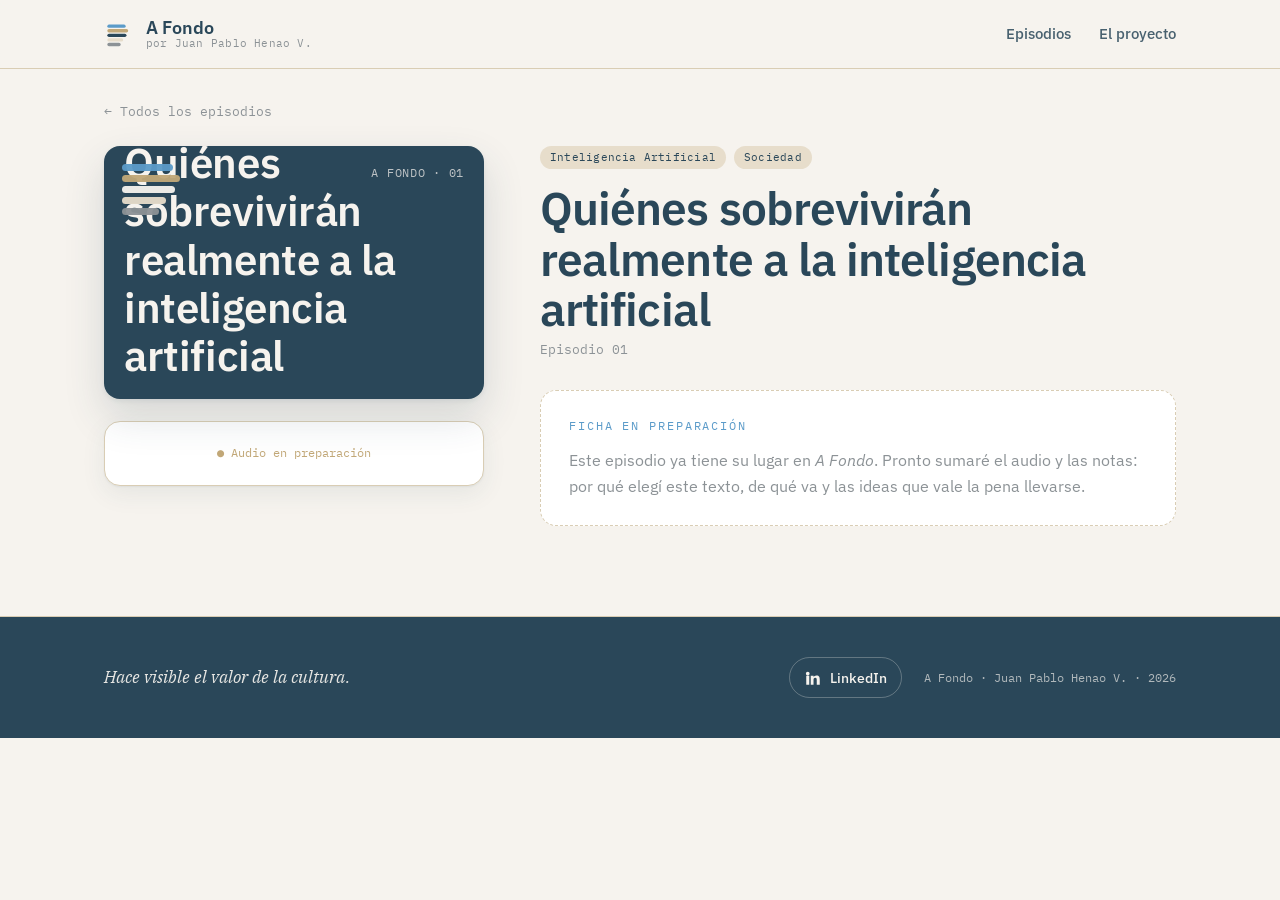
==== episodio.html @ 8c8c8189 "Prototipo web A Fondo (fase 1) 23 fichas desde MiPodcast en preparacion; filtro por tematica + busca" ====
<!doctype html>
<html lang="es">
<head>
  <meta charset="utf-8" />
  <meta name="viewport" content="width=device-width, initial-scale=1" />
  <title>Episodio — A Fondo</title>
  <meta property="og:type" content="website" />
  <meta property="og:title" content="A Fondo — un podcast sobre las ideas que me mueven" />
  <meta property="og:description" content="Conversaciones creadas con IA a partir de las lecturas, ensayos y textos que me interesan. Por Juan Pablo Henao V." />
  <meta property="og:image" content="assets/og.png" />
  <meta name="twitter:card" content="summary_large_image" />
  <link rel="icon" href="assets/favicon.svg" type="image/svg+xml" />
  <link rel="preconnect" href="https://fonts.googleapis.com" />
  <link rel="preconnect" href="https://fonts.gstatic.com" crossorigin />
  <link href="https://fonts.googleapis.com/css2?family=IBM+Plex+Mono:wght@400;500&family=IBM+Plex+Sans:wght@400;500;600;700&family=IBM+Plex+Serif:ital@0;1&display=swap" rel="stylesheet" />
  <link rel="stylesheet" href="assets/estilo.css" />
</head>
<body data-pagina="ficha">
  <header class="cabecera">
    <div class="envoltura cabecera__inner">
      <a class="marca" href="index.html" aria-label="A Fondo — inicio">
        <svg class="marca__logo" viewBox="0 0 72 64" role="img" aria-hidden="true">
          <rect x="8" y="8"  width="44" height="8" rx="4" fill="#5B9BC9"/>
          <rect x="8" y="19" width="50" height="8" rx="4" fill="#C2A878"/>
          <rect x="8" y="30" width="46" height="8" rx="4" fill="#2A4759"/>
          <rect x="8" y="41" width="38" height="8" rx="4" fill="#E7DDCB"/>
          <rect x="8" y="52" width="32" height="8" rx="4" fill="#8C9296"/>
        </svg>
        <span class="marca__txt">
          <span class="marca__nombre">A Fondo</span>
          <span class="marca__sub">por Juan Pablo Henao V.</span>
        </span>
      </a>
      <nav class="nav">
        <a href="index.html#episodios">Episodios</a>
        <a href="index.html#proyecto">El proyecto</a>
      </nav>
    </div>
  </header>

  <main class="envoltura">
    <a class="volver" href="index.html">← Todos los episodios</a>
    <article class="ficha" id="ficha"></article>
  </main>

  <footer class="pie">
    <div class="envoltura pie__inner">
      <span class="pie__lema">Hace visible el valor de la cultura.</span>
      <div class="pie__derecha">
        <a class="pie__linkedin" href="https://co.linkedin.com/in/juan-pablo-henao-vallejo" target="_blank" rel="noopener">
          <svg viewBox="0 0 24 24" fill="currentColor" aria-hidden="true"><path d="M4.98 3.5a2.5 2.5 0 1 1 0 5 2.5 2.5 0 0 1 0-5zM3 9h4v12H3zM9 9h3.8v1.7h.05c.53-1 1.83-2.05 3.77-2.05C20.5 8.65 21 11 21 14.2V21h-4v-6c0-1.43-.03-3.27-2-3.27-2 0-2.3 1.56-2.3 3.17V21H9z"/></svg>
          LinkedIn
        </a>
        <span class="pie__meta">A Fondo · Juan Pablo Henao V. · 2026</span>
      </div>
    </div>
  </footer>

  <script src="assets/app.js"></script>
</body>
</html>
---- assets/estilo.css ----
/* ============================================================
   A Fondo — hoja de estilo
   Sistema de marca "cielo y tierra" de Juan Pablo Henao V.
   ============================================================ */

:root {
  --azul-cielo: #5B9BC9;
  --azul-noche: #2A4759;
  --camel:      #C2A878;
  --arena:      #E7DDCB;
  --arena-filo: #D9CDB4;
  --gris-piedra:#8C9296;
  --hueso:      #F6F3EE;
  --grafito:    #33383D;

  --sans: "IBM Plex Sans", "Segoe UI", system-ui, sans-serif;
  --mono: "IBM Plex Mono", ui-monospace, monospace;
  --serif:"IBM Plex Serif", Georgia, serif;

  --ancho: 1120px;
  --radio: 16px;
  --sombra: 0 1px 2px rgba(42,71,89,.06), 0 8px 24px rgba(42,71,89,.08);
  --sombra-alta: 0 2px 4px rgba(42,71,89,.08), 0 18px 40px rgba(42,71,89,.16);
}

* { box-sizing: border-box; }
html { scroll-behavior: smooth; }

body {
  margin: 0;
  font-family: var(--sans);
  color: var(--grafito);
  background: var(--hueso);
  line-height: 1.6;
  -webkit-font-smoothing: antialiased;
  text-rendering: optimizeLegibility;
}

a { color: inherit; text-decoration: none; }
.envoltura { width: 100%; max-width: var(--ancho); margin: 0 auto; padding: 0 24px; }

/* ---------- Header ---------- */
.cabecera {
  position: sticky; top: 0; z-index: 20;
  background: rgba(246,243,238,.82);
  backdrop-filter: saturate(140%) blur(10px);
  border-bottom: 1px solid var(--arena-filo);
}
.cabecera__inner { display: flex; align-items: center; justify-content: space-between; height: 68px; }
.marca { display: flex; align-items: center; gap: 12px; }
.marca__logo { display: block; width: 30px; height: 27px; flex: none; }
.marca__txt { display: flex; flex-direction: column; line-height: 1.1; }
.marca__nombre { font-weight: 600; font-size: 1.12rem; color: var(--azul-noche); letter-spacing: .01em; }
.marca__sub { font-family: var(--mono); font-size: .66rem; color: var(--gris-piedra); letter-spacing: .02em; }
.nav { display: flex; gap: 28px; align-items: center; }
.nav a { font-size: .92rem; color: var(--azul-noche); font-weight: 500; opacity: .85; transition: opacity .15s; }
.nav a:hover { opacity: 1; }

/* ---------- Hero ---------- */
.hero { padding: 84px 0 48px; text-align: center; }
.hero__kicker { font-family: var(--mono); font-size: .8rem; letter-spacing: .18em; text-transform: uppercase; color: var(--azul-cielo); margin: 0 0 20px; }
.hero__titulo { font-size: clamp(2.8rem, 7vw, 5rem); font-weight: 600; color: var(--azul-noche); margin: 0 0 22px; letter-spacing: -.02em; line-height: 1.02; }
.hero__lema { font-family: var(--serif); font-style: italic; font-size: clamp(1.15rem, 2.4vw, 1.5rem); color: var(--grafito); max-width: 640px; margin: 0 auto; }
.hero__firma { font-size: .9rem; color: var(--gris-piedra); margin-top: 26px; }

/* ---------- Controles: buscador + chips ---------- */
.controles { margin-bottom: 30px; }
.buscador { position: relative; max-width: 460px; margin: 0 auto 22px; }
.buscador svg { position: absolute; left: 16px; top: 50%; transform: translateY(-50%); width: 18px; height: 18px; color: var(--gris-piedra); }
.buscador input {
  width: 100%; font-family: var(--sans); font-size: .98rem; color: var(--grafito);
  padding: 13px 16px 13px 46px; border: 1px solid var(--arena-filo); border-radius: 999px;
  background: #fff; box-shadow: var(--sombra); transition: border-color .15s, box-shadow .15s;
}
.buscador input::placeholder { color: var(--gris-piedra); }
.buscador input:focus { outline: none; border-color: var(--azul-cielo); box-shadow: 0 0 0 3px rgba(91,155,201,.18); }

.chips { display: flex; flex-wrap: wrap; gap: 10px; justify-content: center; }
.chip {
  font-family: var(--sans); font-size: .85rem; font-weight: 500; color: var(--azul-noche);
  background: #fff; border: 1px solid var(--arena-filo); border-radius: 999px;
  padding: 7px 14px; cursor: pointer; display: inline-flex; align-items: center; gap: 7px;
  transition: background .15s, color .15s, border-color .15s, transform .1s;
}
.chip:hover { border-color: var(--azul-cielo); }
.chip:active { transform: scale(.97); }
.chip--activo { background: var(--azul-noche); color: var(--hueso); border-color: var(--azul-noche); }
.chip__n { font-family: var(--mono); font-size: .72rem; opacity: .6; }
.chip--activo .chip__n { opacity: .8; }

/* ---------- Sección + rejilla ---------- */
.seccion-titulo { display: flex; align-items: baseline; gap: 14px; margin: 8px 0 26px; padding-bottom: 14px; border-bottom: 1px solid var(--arena-filo); }
.seccion-titulo h2 { font-size: 1.05rem; font-weight: 600; color: var(--azul-noche); margin: 0; }
.seccion-titulo span { font-family: var(--mono); font-size: .78rem; color: var(--gris-piedra); }

.rejilla { display: grid; gap: 28px; grid-template-columns: repeat(auto-fill, minmax(290px, 1fr)); padding-bottom: 80px; }

.tarjeta { background: #fff; border: 1px solid var(--arena-filo); border-radius: var(--radio); overflow: hidden; box-shadow: var(--sombra); transition: transform .18s ease, box-shadow .18s ease; display: flex; flex-direction: column; }
.tarjeta:hover { transform: translateY(-4px); box-shadow: var(--sombra-alta); }
.tarjeta__cuerpo { padding: 16px 18px 18px; display: flex; flex-direction: column; gap: 12px; flex: 1; }
.tarjeta__tags { display: flex; gap: 8px; flex-wrap: wrap; }
.pildora { font-family: var(--mono); font-size: .68rem; letter-spacing: .02em; color: var(--azul-noche); background: var(--arena); border-radius: 999px; padding: 3px 10px; }
.tarjeta__pie { margin-top: auto; padding-top: 4px; display: flex; align-items: center; justify-content: space-between; font-family: var(--mono); font-size: .74rem; color: var(--gris-piedra); }
.tarjeta__play { display: inline-flex; align-items: center; gap: 7px; color: var(--azul-cielo); font-weight: 500; font-family: var(--sans); font-size: .82rem; }
.tarjeta__play svg { width: 22px; height: 22px; }
.estado-prep { display: inline-flex; align-items: center; gap: 6px; font-family: var(--mono); font-size: .74rem; color: var(--camel); }

.sin-resultados { grid-column: 1 / -1; text-align: center; color: var(--gris-piedra); padding: 60px 0; }
.enlace-limpiar { background: none; border: none; color: var(--azul-cielo); font: inherit; cursor: pointer; text-decoration: underline; }

/* ---------- Portada generada (estratos) ---------- */
.portada { position: relative; aspect-ratio: 3 / 2; overflow: hidden; display: flex; flex-direction: column; justify-content: flex-end; padding: 20px; color: var(--hueso); }
.portada[data-bg="noche"]   { background: var(--azul-noche); }
.portada[data-bg="grafito"] { background: var(--grafito); }
.portada[data-bg="cielo"]   { background: #3E6E92; }
.portada__estratos { position: absolute; top: 18px; left: 18px; display: flex; flex-direction: column; gap: 4px; opacity: .95; }
.portada__estratos i { display: block; height: 7px; border-radius: 999px; }
.portada__num { position: absolute; top: 18px; right: 20px; font-family: var(--mono); font-size: .74rem; letter-spacing: .06em; color: rgba(246,243,238,.72); }
.portada__titulo { font-size: 1.4rem; font-weight: 600; line-height: 1.16; margin: 0; letter-spacing: -.01em; }
.portada--grande .portada__titulo { font-size: clamp(1.8rem, 3.4vw, 2.6rem); }
.portada--grande { border-radius: var(--radio); box-shadow: var(--sombra-alta); }

/* ---------- Ficha de episodio ---------- */
.volver { display: inline-flex; align-items: center; gap: 8px; font-family: var(--mono); font-size: .82rem; color: var(--gris-piedra); margin: 32px 0 24px; }
.volver:hover { color: var(--azul-noche); }
.ficha { display: grid; grid-template-columns: 380px 1fr; gap: 56px; padding-bottom: 90px; align-items: start; }
.ficha__col-izq { position: sticky; top: 96px; }
.ficha__tags { display: flex; gap: 8px; flex-wrap: wrap; }
.ficha__titulo { font-size: clamp(2rem, 4vw, 2.9rem); font-weight: 600; color: var(--azul-noche); margin: 14px 0 6px; line-height: 1.08; letter-spacing: -.02em; }
.ficha__meta { font-family: var(--mono); font-size: .8rem; color: var(--gris-piedra); margin: 0 0 30px; }

.bloque { margin-bottom: 36px; }
.bloque__rotulo { font-family: var(--mono); font-size: .74rem; letter-spacing: .16em; text-transform: uppercase; color: var(--azul-cielo); margin: 0 0 12px; }
.bloque__texto { font-size: 1.08rem; color: var(--grafito); margin: 0; }
.bloque--porque .bloque__texto { font-family: var(--serif); font-size: 1.24rem; line-height: 1.6; color: var(--azul-noche); border-left: 3px solid var(--camel); padding-left: 20px; }
.ideas { list-style: none; padding: 0; margin: 0; display: grid; gap: 12px; }
.ideas li { position: relative; padding-left: 30px; font-size: 1.05rem; }
.ideas li::before { content: ""; position: absolute; left: 0; top: .62em; width: 16px; height: 3px; border-radius: 999px; background: var(--azul-cielo); }

.aviso-prep { background: #fff; border: 1px dashed var(--arena-filo); border-radius: var(--radio); padding: 26px 28px; color: var(--grafito); }
.aviso-prep p:last-child { margin: 0; color: var(--gris-piedra); }

/* ---------- Reproductor ---------- */
.player { background: #fff; border: 1px solid var(--arena-filo); border-radius: var(--radio); padding: 18px 20px; margin-top: 22px; box-shadow: var(--sombra); display: flex; align-items: center; gap: 16px; }
.player--prep { justify-content: center; padding: 22px; }
.player__btn { flex: none; width: 54px; height: 54px; border-radius: 50%; border: none; cursor: pointer; background: var(--azul-cielo); color: var(--hueso); display: grid; place-items: center; transition: background .15s, transform .1s; }
.player__btn:hover { background: #4E8ABA; }
.player__btn:active { transform: scale(.96); }
.player__btn svg { width: 24px; height: 24px; }
.player__cuerpo { flex: 1; min-width: 0; }
.player__barra { height: 6px; background: var(--arena); border-radius: 999px; overflow: hidden; cursor: pointer; }
.player__progreso { height: 100%; width: 0%; background: var(--azul-cielo); border-radius: 999px; }
.player__tiempos { display: flex; justify-content: space-between; font-family: var(--mono); font-size: .74rem; color: var(--gris-piedra); margin-top: 8px; }

/* ---------- Footer ---------- */
.pie { border-top: 1px solid var(--arena-filo); background: var(--azul-noche); color: var(--hueso); padding: 40px 0; }
.pie__inner { display: flex; align-items: center; justify-content: space-between; gap: 20px; flex-wrap: wrap; }
.pie__lema { font-family: var(--serif); font-style: italic; font-size: 1.05rem; opacity: .92; }
.pie__derecha { display: flex; align-items: center; gap: 22px; flex-wrap: wrap; }
.pie__linkedin { display: inline-flex; align-items: center; gap: 8px; font-size: .9rem; font-weight: 500; color: var(--hueso); padding: 8px 14px; border: 1px solid rgba(246,243,238,.28); border-radius: 999px; transition: background .15s, border-color .15s; }
.pie__linkedin:hover { background: rgba(246,243,238,.12); border-color: rgba(246,243,238,.5); }
.pie__linkedin svg { width: 18px; height: 18px; }
.pie__meta { font-family: var(--mono); font-size: .76rem; opacity: .66; }

/* ---------- Responsive ---------- */
@media (max-width: 800px) {
  .ficha { grid-template-columns: 1fr; gap: 32px; }
  .ficha__col-izq { position: static; }
  .nav { display: none; }
  .hero { padding: 60px 0 36px; }
  .pie__inner { flex-direction: column; align-items: flex-start; }
}
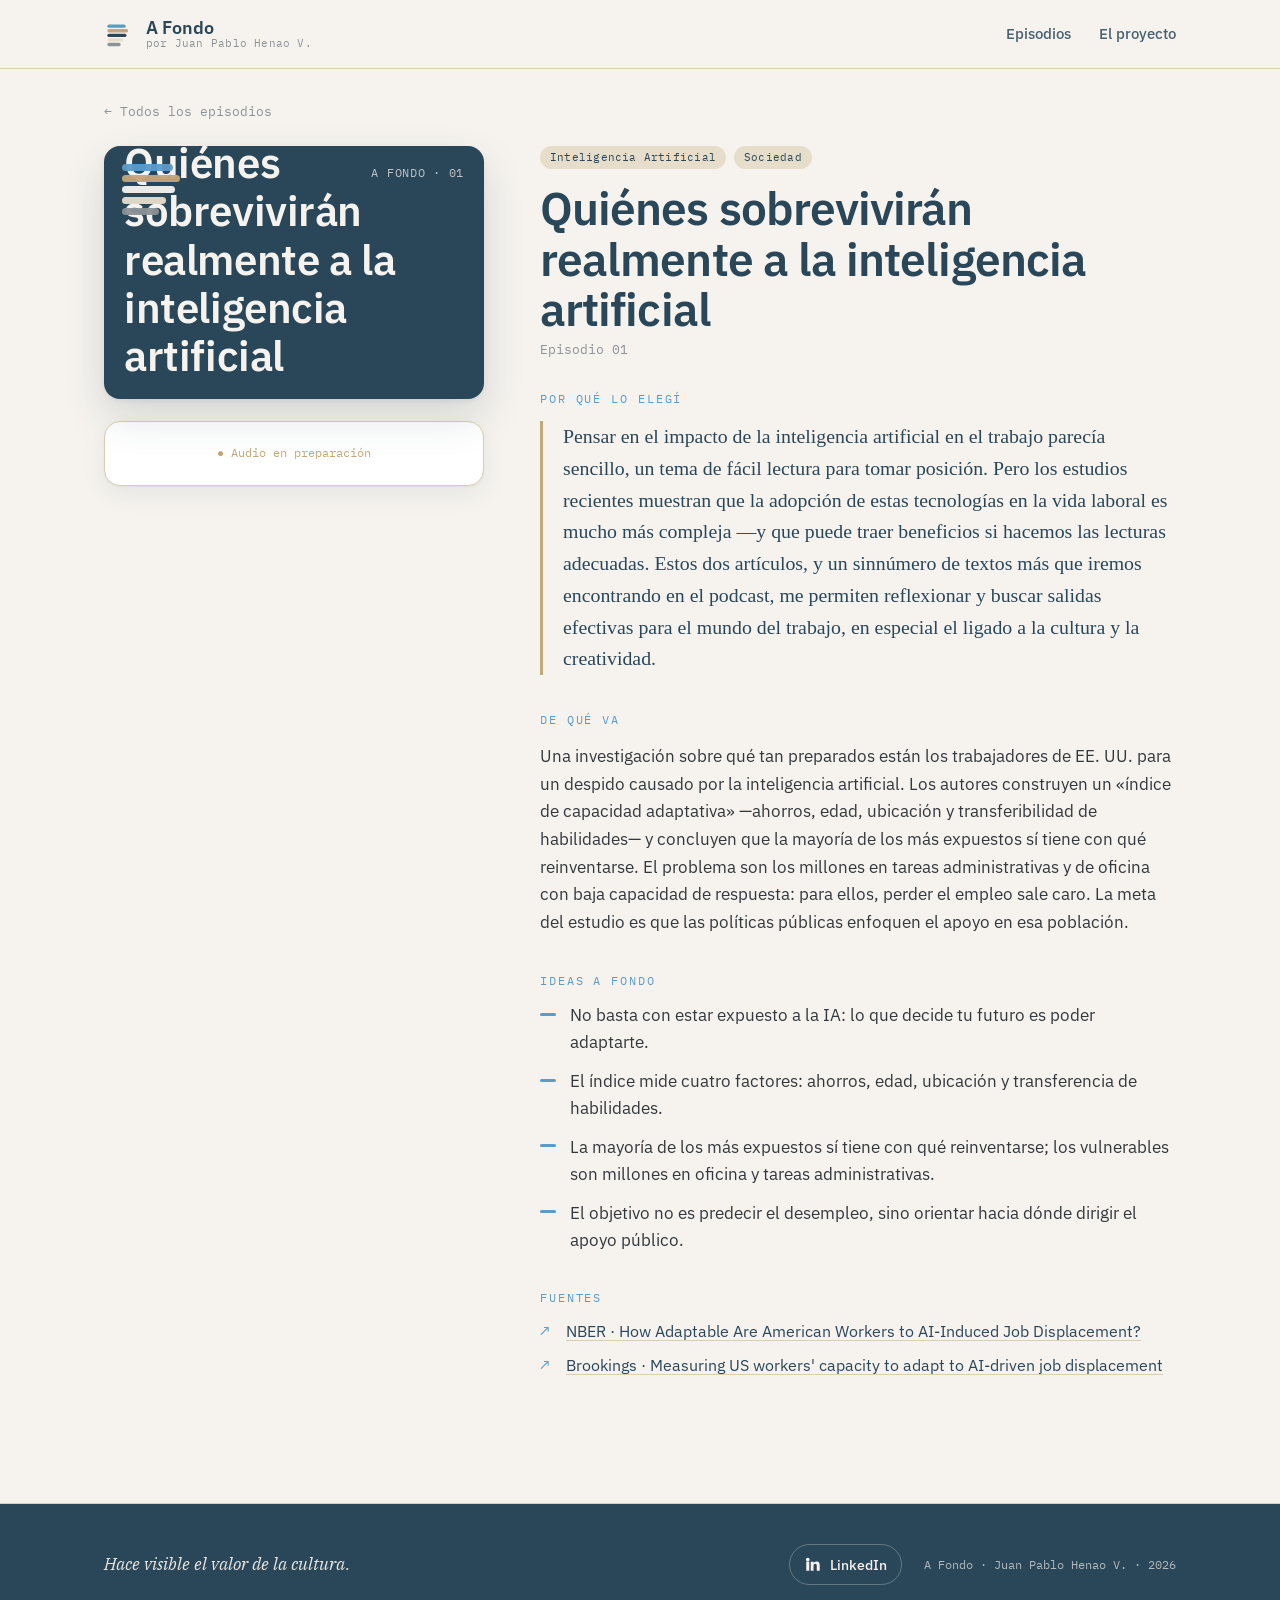
==== commit f7f3fdcc: "Ficha 01 completa (por que + fuentes) + bloque Fuentes en el diseno + cache-busting de assets/JSON C" ====
--- a/episodio.html
+++ b/episodio.html
@@ -7,13 +7,13 @@
   <meta property="og:type" content="website" />
   <meta property="og:title" content="A Fondo — un podcast sobre las ideas que me mueven" />
   <meta property="og:description" content="Conversaciones creadas con IA a partir de las lecturas, ensayos y textos que me interesan. Por Juan Pablo Henao V." />
-  <meta property="og:image" content="assets/og.png" />
+  <meta property="og:image" content="https://pabloenao-ux.github.io/a-fondo/assets/og.png" />
   <meta name="twitter:card" content="summary_large_image" />
   <link rel="icon" href="assets/favicon.svg" type="image/svg+xml" />
   <link rel="preconnect" href="https://fonts.googleapis.com" />
   <link rel="preconnect" href="https://fonts.gstatic.com" crossorigin />
   <link href="https://fonts.googleapis.com/css2?family=IBM+Plex+Mono:wght@400;500&family=IBM+Plex+Sans:wght@400;500;600;700&family=IBM+Plex+Serif:ital@0;1&display=swap" rel="stylesheet" />
-  <link rel="stylesheet" href="assets/estilo.css" />
+  <link rel="stylesheet" href="assets/estilo.css?v=2" />
 </head>
 <body data-pagina="ficha">
   <header class="cabecera">
@@ -56,6 +56,6 @@
     </div>
   </footer>
 
-  <script src="assets/app.js"></script>
+  <script src="assets/app.js?v=2"></script>
 </body>
 </html>
--- a/assets/estilo.css
+++ b/assets/estilo.css
@@ -137,6 +137,12 @@
 .ideas li { position: relative; padding-left: 30px; font-size: 1.05rem; }
 .ideas li::before { content: ""; position: absolute; left: 0; top: .62em; width: 16px; height: 3px; border-radius: 999px; background: var(--azul-cielo); }
 
+.fuentes { list-style: none; padding: 0; margin: 0; display: grid; gap: 11px; }
+.fuentes li { position: relative; padding-left: 26px; font-size: .98rem; line-height: 1.45; }
+.fuentes li::before { content: "\2197"; position: absolute; left: 0; top: 0; color: var(--azul-cielo); font-family: var(--mono); }
+.fuentes a { color: var(--azul-noche); text-decoration: underline; text-decoration-color: var(--arena-filo); text-underline-offset: 3px; transition: color .15s, text-decoration-color .15s; word-break: break-word; }
+.fuentes a:hover { color: var(--azul-cielo); text-decoration-color: var(--azul-cielo); }
+
 .aviso-prep { background: #fff; border: 1px dashed var(--arena-filo); border-radius: var(--radio); padding: 26px 28px; color: var(--grafito); }
 .aviso-prep p:last-child { margin: 0; color: var(--gris-piedra); }
 
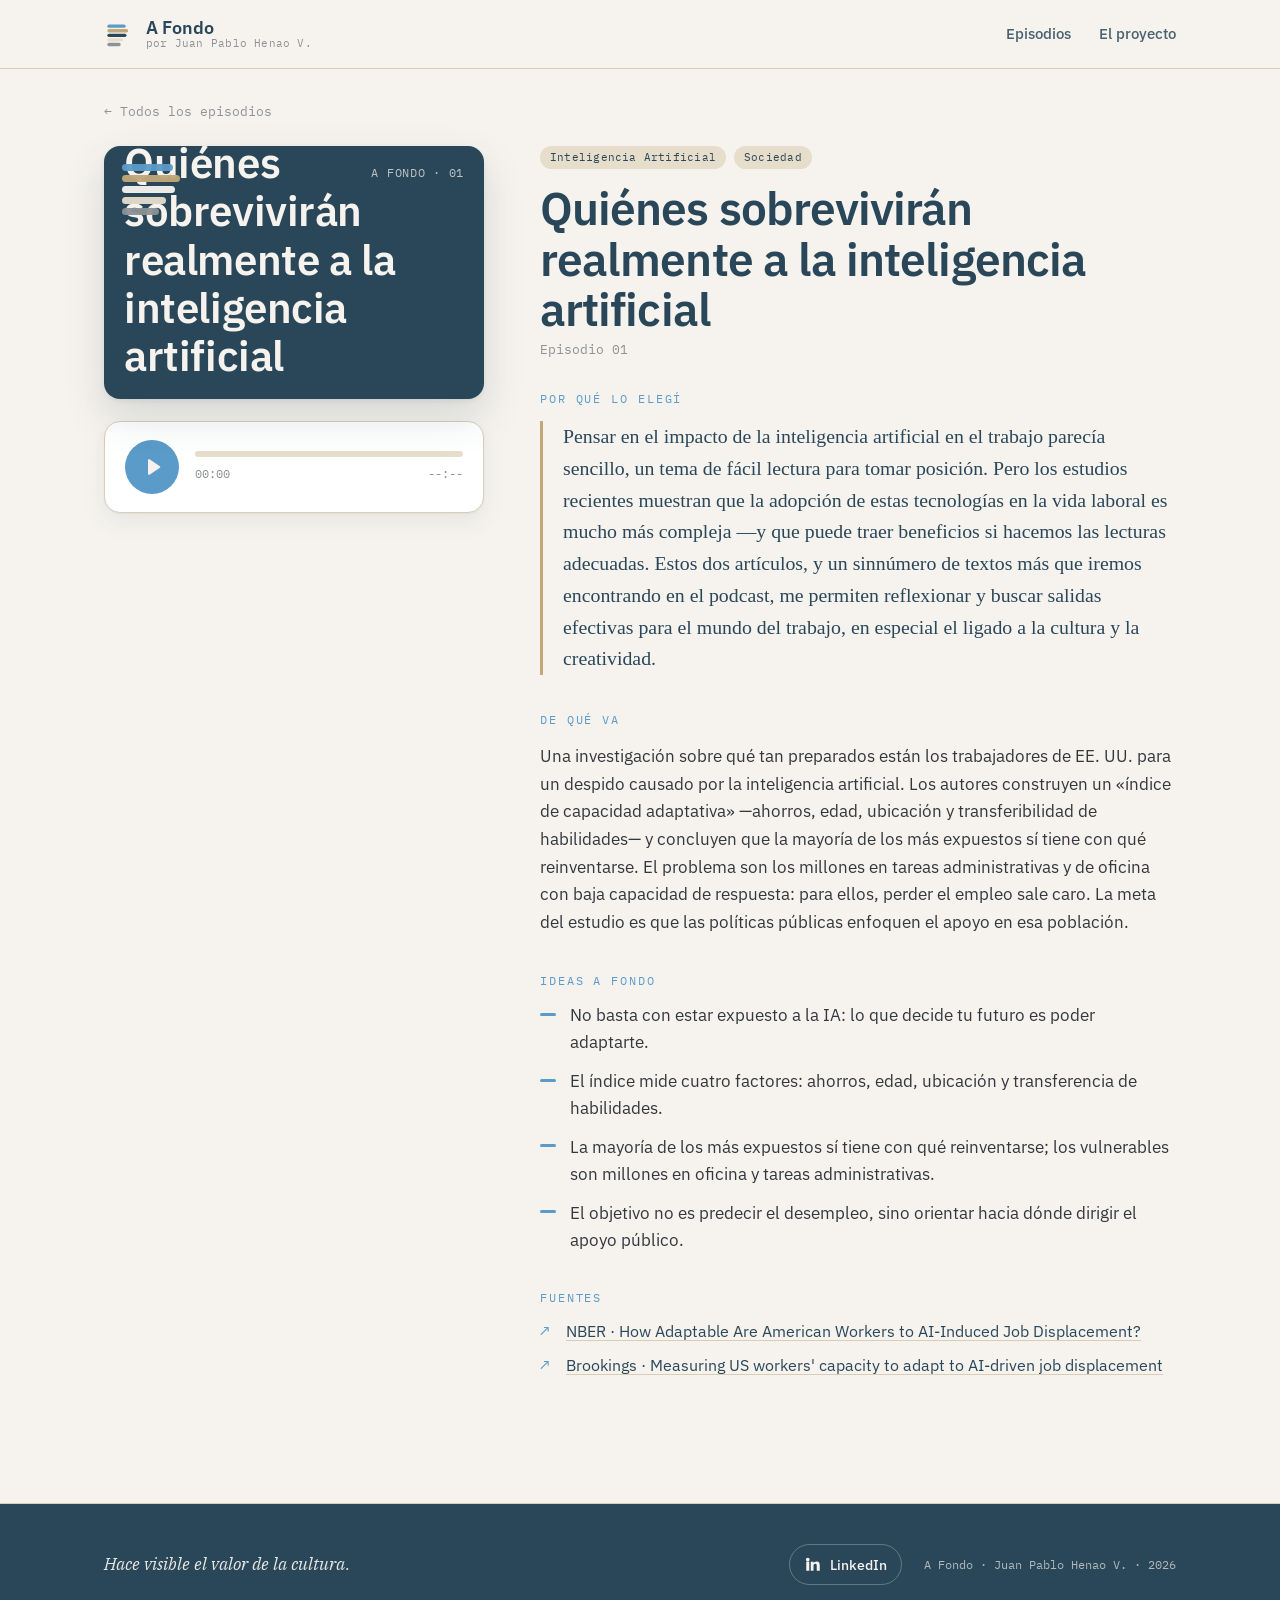
==== commit 61a84669: "Audio episodio 1 en R2 + reproductor muestra duracion real (preload metadata) Co-Authored-By: Claude" ====
--- a/episodio.html
+++ b/episodio.html
@@ -56,6 +56,6 @@
     </div>
   </footer>
 
-  <script src="assets/app.js?v=2"></script>
+  <script src="assets/app.js?v=4"></script>
 </body>
 </html>
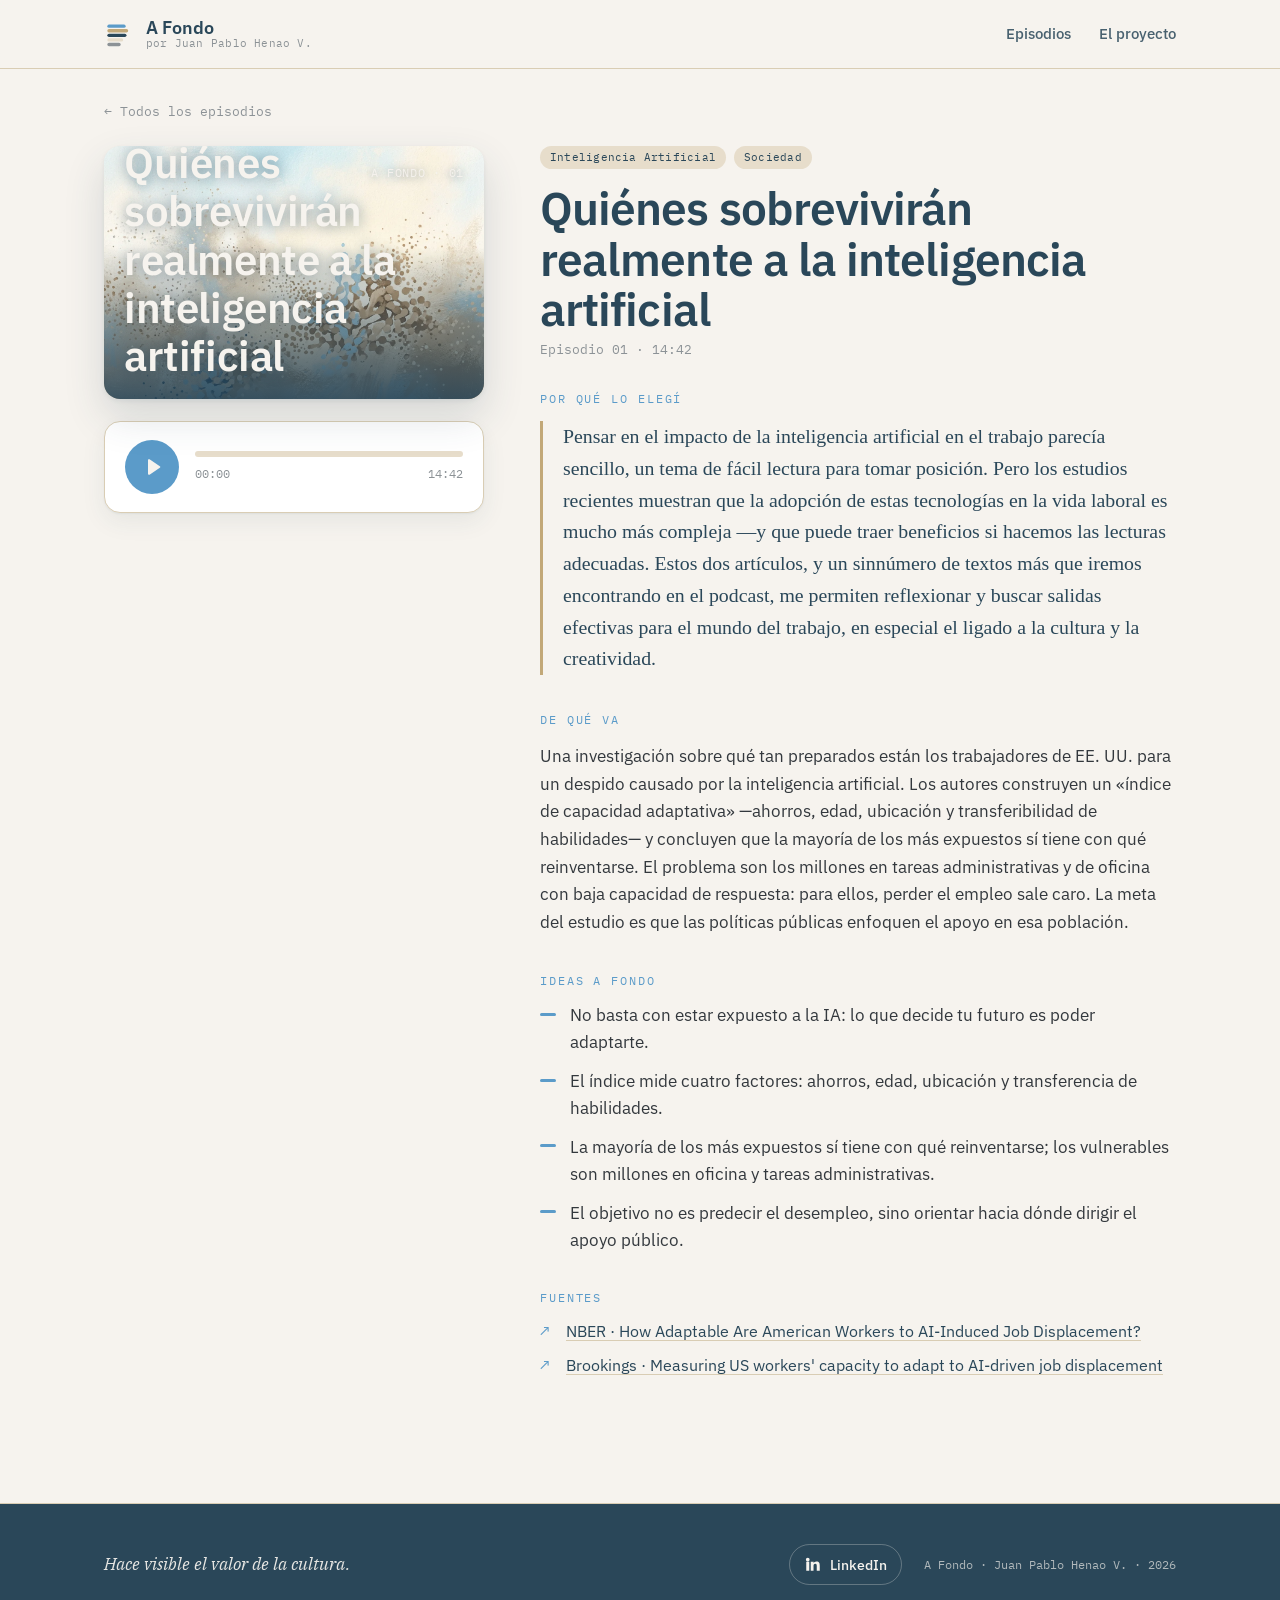
==== commit 406847cb: "23 portadas por episodio (Gemini flash, WebP 2.6MB) + integracion al render con overlay Co-Authored-" ====
--- a/episodio.html
+++ b/episodio.html
@@ -13,7 +13,7 @@
   <link rel="preconnect" href="https://fonts.googleapis.com" />
   <link rel="preconnect" href="https://fonts.gstatic.com" crossorigin />
   <link href="https://fonts.googleapis.com/css2?family=IBM+Plex+Mono:wght@400;500&family=IBM+Plex+Sans:wght@400;500;600;700&family=IBM+Plex+Serif:ital@0;1&display=swap" rel="stylesheet" />
-  <link rel="stylesheet" href="assets/estilo.css?v=2" />
+  <link rel="stylesheet" href="assets/estilo.css?v=5" />
 </head>
 <body data-pagina="ficha">
   <header class="cabecera">
@@ -56,6 +56,6 @@
     </div>
   </footer>
 
-  <script src="assets/app.js?v=4"></script>
+  <script src="assets/app.js?v=6"></script>
 </body>
 </html>
--- a/assets/estilo.css
+++ b/assets/estilo.css
@@ -109,14 +109,15 @@
 .enlace-limpiar { background: none; border: none; color: var(--azul-cielo); font: inherit; cursor: pointer; text-decoration: underline; }
 
 /* ---------- Portada generada (estratos) ---------- */
-.portada { position: relative; aspect-ratio: 3 / 2; overflow: hidden; display: flex; flex-direction: column; justify-content: flex-end; padding: 20px; color: var(--hueso); }
-.portada[data-bg="noche"]   { background: var(--azul-noche); }
-.portada[data-bg="grafito"] { background: var(--grafito); }
-.portada[data-bg="cielo"]   { background: #3E6E92; }
+.portada { position: relative; aspect-ratio: 3 / 2; overflow: hidden; display: flex; flex-direction: column; justify-content: flex-end; padding: 20px; color: var(--hueso); background-size: cover; background-position: center; }
+.portada[data-bg="noche"]   { background-color: var(--azul-noche); }
+.portada[data-bg="grafito"] { background-color: var(--grafito); }
+.portada[data-bg="cielo"]   { background-color: #3E6E92; }
+.portada::after { content: ""; position: absolute; inset: 0; background: linear-gradient(to top, rgba(42,71,89,.9) 0%, rgba(42,71,89,.45) 30%, rgba(42,71,89,0) 60%); pointer-events: none; }
 .portada__estratos { position: absolute; top: 18px; left: 18px; display: flex; flex-direction: column; gap: 4px; opacity: .95; }
 .portada__estratos i { display: block; height: 7px; border-radius: 999px; }
-.portada__num { position: absolute; top: 18px; right: 20px; font-family: var(--mono); font-size: .74rem; letter-spacing: .06em; color: rgba(246,243,238,.72); }
-.portada__titulo { font-size: 1.4rem; font-weight: 600; line-height: 1.16; margin: 0; letter-spacing: -.01em; }
+.portada__num { position: absolute; top: 18px; right: 20px; z-index: 2; font-family: var(--mono); font-size: .74rem; letter-spacing: .06em; color: rgba(246,243,238,.9); text-shadow: 0 1px 8px rgba(42,71,89,.6); }
+.portada__titulo { position: relative; z-index: 2; font-size: 1.4rem; font-weight: 600; line-height: 1.16; margin: 0; letter-spacing: -.01em; text-shadow: 0 1px 14px rgba(42,71,89,.55); }
 .portada--grande .portada__titulo { font-size: clamp(1.8rem, 3.4vw, 2.6rem); }
 .portada--grande { border-radius: var(--radio); box-shadow: var(--sombra-alta); }
 
